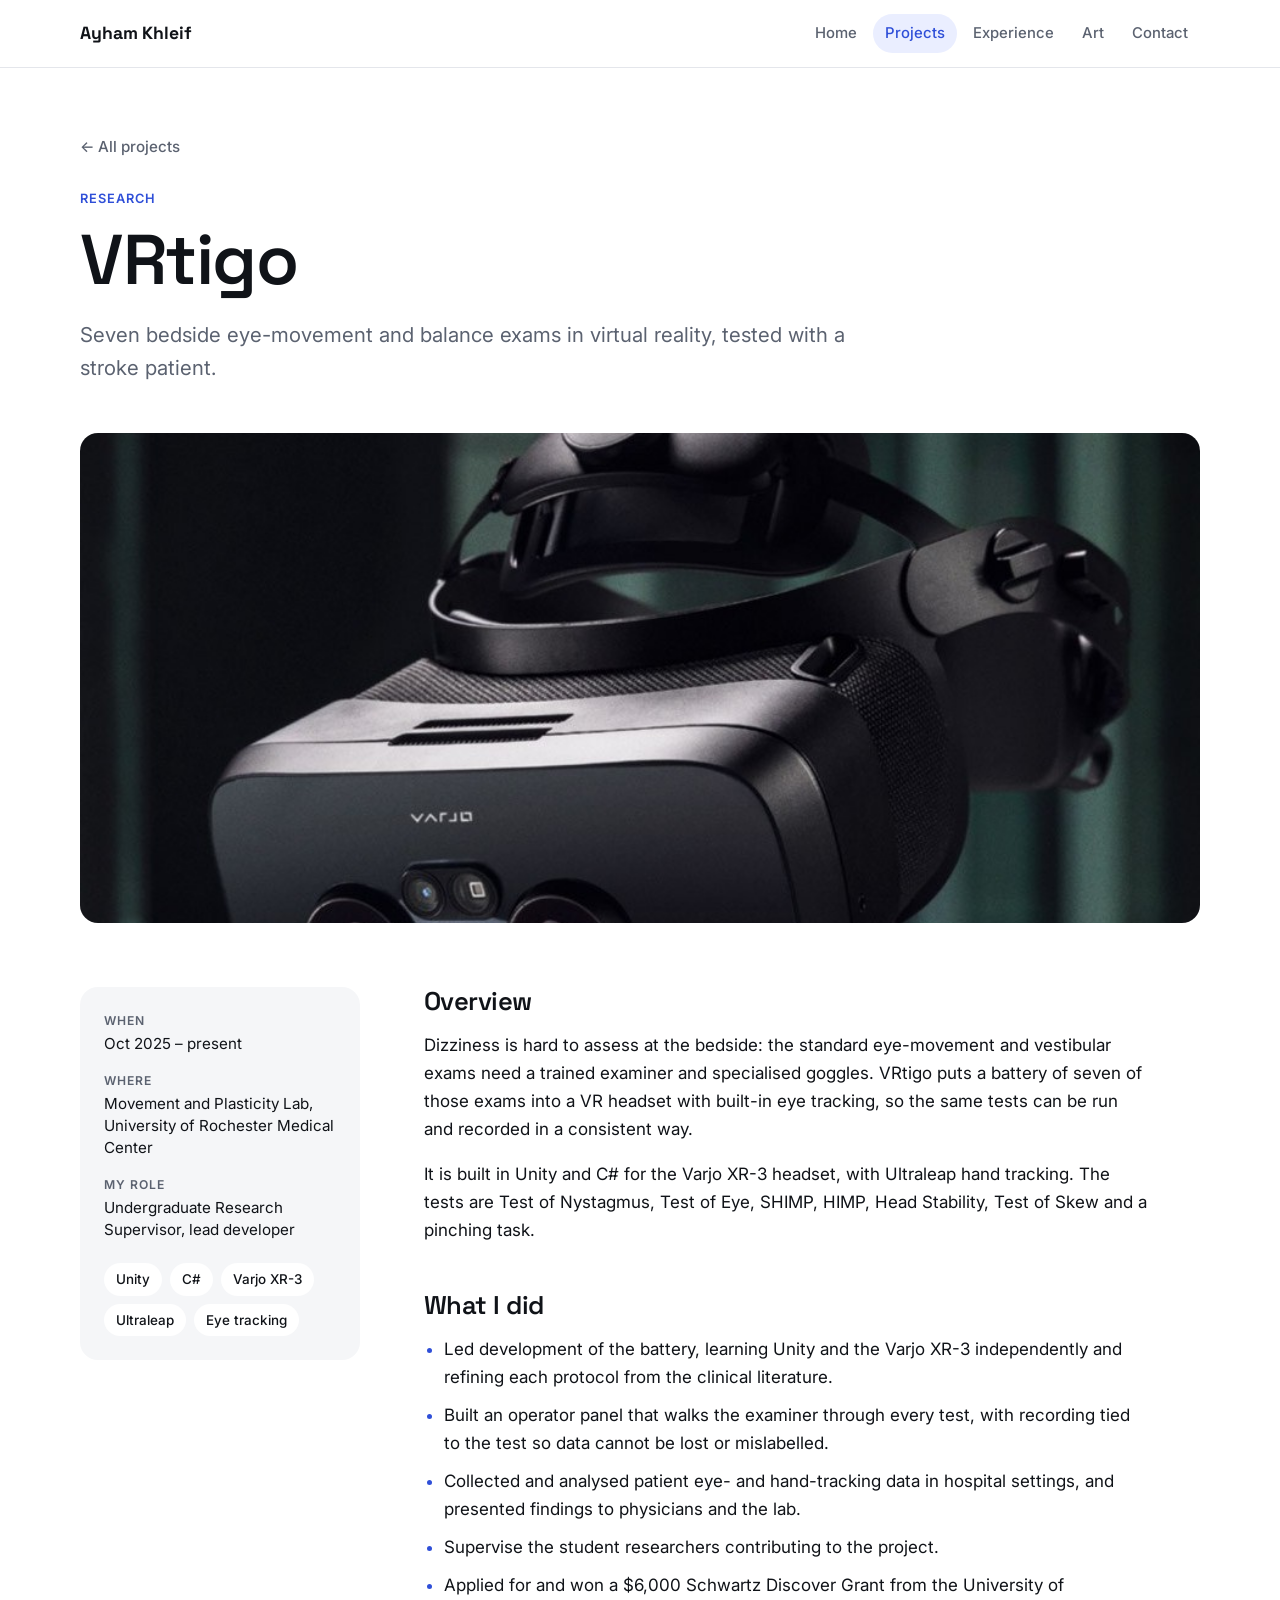
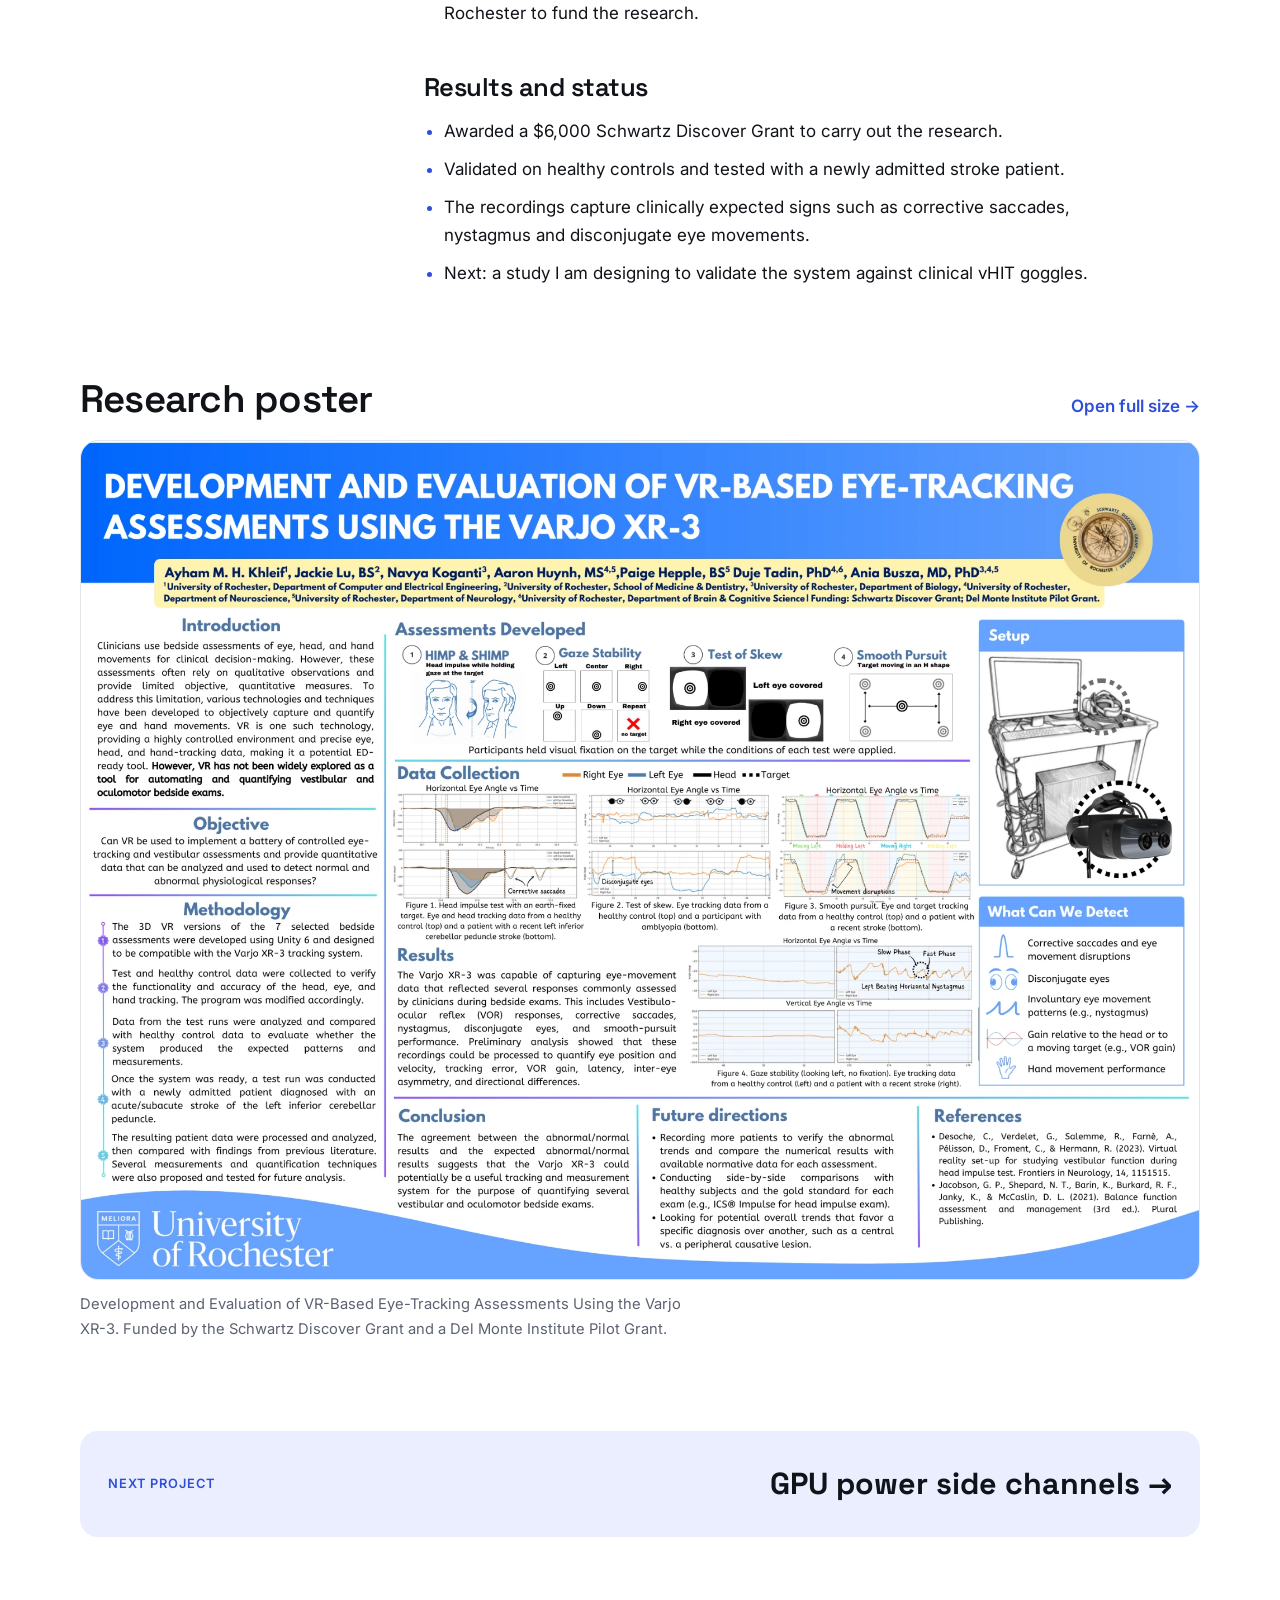
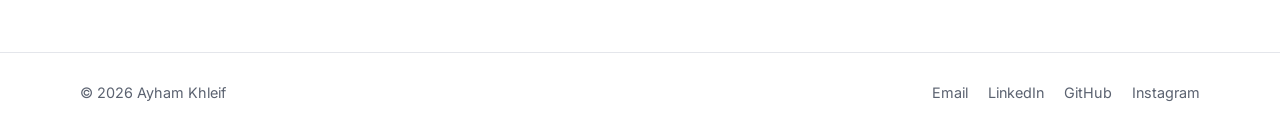
==== projects/vrtigo.html @ 869df1a0 "Publish personal portfolio site Co-Authored-By: Claude Opus 5.5 <noreply@anthropic.com>" ====
<!doctype html>
<html lang="en">
<head>
  <meta charset="utf-8">
  <meta name="viewport" content="width=device-width, initial-scale=1">
  <title>VRtigo — Ayham Khleif</title>
  <meta name="description" content="Seven bedside eye-movement and balance exams in virtual reality, tested with a stroke patient.">
  <link rel="preconnect" href="https://fonts.googleapis.com">
  <link rel="preconnect" href="https://fonts.gstatic.com" crossorigin>
  <link href="https://fonts.googleapis.com/css2?family=Inter:wght@400;500;600&family=Space+Grotesk:wght@500;600;700&display=swap" rel="stylesheet">
  <link rel="stylesheet" href="../css/site.css?v=1791756582">
</head>
<body>
<!-- Generated by tools/build_site.py. Edit that file, not this one. -->
<header class="top">
  <a class="top__name" href="../index.html">Ayham Khleif</a>
  <nav class="top__nav" aria-label="Main"><a href="../index.html">Home</a><a href="../projects.html" aria-current="page">Projects</a><a href="../experience.html">Experience</a><a href="../exhibition.html">Art</a><a href="../contact.html">Contact</a></nav>
</header>
<main>
<article class="wrap project">
  <p class="crumb"><a href="../projects.html">← All projects</a></p>
  <p class="kicker">Research</p>
  <h1>VRtigo</h1>
  <p class="lead">Seven bedside eye-movement and balance exams in virtual reality, tested with a stroke patient.</p>
  <img class="cover" src="../assets/img/varjo-xr3.jpg" alt="The Varjo XR-3 mixed-reality headset" loading="lazy">
  <div class="project__grid">
    <aside class="meta">
      <dl>
        <div><dt>When</dt><dd>Oct 2025 – present</dd></div>
        <div><dt>Where</dt><dd>Movement and Plasticity Lab, University of Rochester Medical Center</dd></div>
        <div><dt>My role</dt><dd>Undergraduate Research Supervisor, lead developer</dd></div>
      </dl>
      <ul class="chips"><li>Unity</li><li>C#</li><li>Varjo XR-3</li><li>Ultraleap</li><li>Eye tracking</li></ul>
    </aside>
    <div class="prose">
      <h2>Overview</h2>
      <p>Dizziness is hard to assess at the bedside: the standard eye-movement and vestibular exams need a trained examiner and specialised goggles. VRtigo puts a battery of seven of those exams into a VR headset with built-in eye tracking, so the same tests can be run and recorded in a consistent way.</p><p>It is built in Unity and C# for the Varjo XR-3 headset, with Ultraleap hand tracking. The tests are Test of Nystagmus, Test of Eye, SHIMP, HIMP, Head Stability, Test of Skew and a pinching task.</p>
      <h2>What I did</h2>
      <ul><li>Led development of the battery, learning Unity and the Varjo XR-3 independently and refining each protocol from the clinical literature.</li><li>Built an operator panel that walks the examiner through every test, with recording tied to the test so data cannot be lost or mislabelled.</li><li>Collected and analysed patient eye- and hand-tracking data in hospital settings, and presented findings to physicians and the lab.</li><li>Supervise the student researchers contributing to the project.</li><li>Applied for and won a $6,000 Schwartz Discover Grant from the University of Rochester to fund the research.</li></ul>
      <h2>Results and status</h2><ul><li>Awarded a $6,000 Schwartz Discover Grant to carry out the research.</li><li>Validated on healthy controls and tested with a newly admitted stroke patient.</li><li>The recordings capture clinically expected signs such as corrective saccades, nystagmus and disconjugate eye movements.</li><li>Next: a study I am designing to validate the system against clinical vHIT goggles.</li></ul>
    </div>
  </div>
  
  
  
  <section class="embed" id="poster">
    <div class="block__head"><h2>Research poster</h2><a class="more" href="../assets/img/vrtigo-poster.webp" target="_blank" rel="noopener">Open full size →</a></div>
    <figure class="poster"><a href="../assets/img/vrtigo-poster.webp" target="_blank" rel="noopener"><img src="../assets/img/vrtigo-poster.webp" alt="Research poster: Development and Evaluation of VR-Based Eye-Tracking Assessments Using the Varjo XR-3, by Ayham M. H. Khleif and co-authors at the University of Rochester" loading="lazy"></a><figcaption>Development and Evaluation of VR-Based Eye-Tracking Assessments Using the Varjo XR-3. Funded by the Schwartz Discover Grant and a Del Monte Institute Pilot Grant.</figcaption></figure>
  </section>
  
  <a class="next" href="gpu-power.html"><span class="kicker">Next project</span><strong>GPU power side channels →</strong></a>
</article>
</main>
<footer class="foot">
  <span>© 2026 Ayham Khleif</span>
  <span class="foot__links"><a href="mailto:akhleif@u.rochester.edu">Email</a><a href="https://www.linkedin.com/in/ayham-khleif-0365772a6" target="_blank" rel="noopener">LinkedIn</a><a href="https://github.com/akhleif-pixel" target="_blank" rel="noopener">GitHub</a><a href="https://www.instagram.com/ayhamk.h/" target="_blank" rel="noopener">Instagram</a></span>
</footer>
</body>
</html>
---- css/site.css ----
/* Portfolio pages (everything except the exhibition, which uses style.css). */
:root {
  --bg: #ffffff;
  --soft: #f5f6f8;
  --line: #e4e6eb;
  --ink: #101318;
  --muted: #5b6270;
  --accent: #2f4fd8;
  --accent-soft: #eaeeff;
  --display: "Space Grotesk", "Inter", system-ui, sans-serif;
  --sans: "Inter", system-ui, -apple-system, "Segoe UI", sans-serif;
  --radius: 18px;
}

* { box-sizing: border-box; }
html { scroll-behavior: smooth; }
body {
  margin: 0;
  background: var(--bg);
  color: var(--ink);
  font-family: var(--sans);
  font-size: 17px;
  line-height: 1.65;
  -webkit-font-smoothing: antialiased;
}
img, svg { display: block; max-width: 100%; }
a { color: inherit; }
h1, h2, h3 { font-family: var(--display); font-weight: 600; line-height: 1.12; letter-spacing: -.02em; margin: 0; }
p, ul, ol, dl, dd { margin: 0; padding: 0; }
:focus-visible { outline: 3px solid var(--accent); outline-offset: 3px; border-radius: 6px; }

.wrap { width: min(1120px, 100% - 40px); margin-inline: auto; }
.kicker { font-size: .8rem; font-weight: 600; letter-spacing: .08em; text-transform: uppercase; color: var(--accent); }
.lead { font-size: clamp(1.1rem, 1.6vw, 1.3rem); color: var(--muted); max-width: 60ch; }
.more { font-weight: 600; color: var(--accent); text-decoration: none; }
a.more:hover { text-decoration: underline; text-underline-offset: 4px; }

/* ---------- header ---------- */
.top {
  position: sticky; top: 0; z-index: 10;
  display: flex; align-items: center; justify-content: space-between; gap: 16px;
  padding: 14px max(20px, calc((100% - 1120px) / 2));
  background: rgba(255, 255, 255, .9); backdrop-filter: blur(12px);
  border-bottom: 1px solid var(--line);
}
.top__name { font-family: var(--display); font-weight: 700; font-size: 1.1rem; text-decoration: none; white-space: nowrap; }
.top__nav { display: flex; gap: 4px; overflow-x: auto; }
.top__nav a { padding: 7px 12px; border-radius: 999px; text-decoration: none; font-size: .93rem; font-weight: 500; color: var(--muted); white-space: nowrap; }
.top__nav a:hover { color: var(--ink); background: var(--soft); }
.top__nav a[aria-current="page"] { color: var(--accent); background: var(--accent-soft); }

/* ---------- buttons ---------- */
.actions { display: flex; flex-wrap: wrap; gap: 12px; margin-top: 32px; }
.btn {
  display: inline-flex; align-items: center; padding: 13px 24px; border-radius: 999px;
  border: 1.5px solid var(--line); background: var(--bg);
  text-decoration: none; font-weight: 600; font-size: .98rem;
  transition: transform .15s, border-color .15s, background .15s;
}
.btn:hover { transform: translateY(-2px); border-color: var(--ink); }
.btn--solid { background: var(--accent); border-color: var(--accent); color: #fff; }
.btn--solid:hover { background: #2440b8; border-color: #2440b8; }

/* ---------- home hero ---------- */
.hero { padding: clamp(56px, 10vw, 128px) 0 clamp(40px, 6vw, 72px); }
.hero h1 { font-size: clamp(2.5rem, 6.4vw, 4.8rem); max-width: 16ch; margin: 18px 0 24px; }
.pagehead { padding: clamp(48px, 7vw, 96px) 0 clamp(28px, 4vw, 48px); }
.pagehead h1 { font-size: clamp(2.4rem, 5.5vw, 4rem); margin-bottom: 16px; }

.stats { display: grid; grid-template-columns: repeat(4, minmax(0, 1fr)); gap: 16px; }
.stats div { background: var(--soft); border-radius: var(--radius); padding: 24px; }
.stats dt { font-family: var(--display); font-weight: 700; font-size: clamp(2rem, 3.6vw, 2.8rem); line-height: 1; color: var(--accent); }
.stats dd { margin-top: 10px; font-size: .92rem; line-height: 1.45; color: var(--muted); }

/* ---------- blocks ---------- */
.block { padding-top: clamp(56px, 8vw, 104px); }
.block h2 { font-size: clamp(1.7rem, 3.2vw, 2.4rem); margin-bottom: 28px; }
.block__head { display: flex; align-items: baseline; justify-content: space-between; gap: 16px; flex-wrap: wrap; }
.split { display: grid; grid-template-columns: minmax(0, 1.1fr) minmax(0, 1fr); gap: clamp(28px, 5vw, 64px); align-items: start; }
.split p + p { margin-top: 1em; }

.courses__head { font-size: 1.15rem; margin: 28px 0 12px; }
.courses { margin-bottom: 24px; }
.courses li { font-size: .9rem; padding: 7px 14px; }
.courses em { font-style: normal; color: var(--accent); font-size: .8rem; font-weight: 600; margin-left: 4px; }

/* ---------- social links (home) ---------- */
.social { display: grid; gap: 14px; padding: 28px; background: var(--soft); border-radius: var(--radius); }
.social h3 { font-size: 1.3rem; margin-bottom: 4px; }
.social__link {
  display: flex; align-items: center; gap: 16px; padding: 16px 18px; border-radius: 14px;
  background: var(--bg); border: 1px solid var(--line); text-decoration: none;
  transition: transform .15s, border-color .15s, box-shadow .15s;
}
.social__link:hover { transform: translateY(-2px); border-color: transparent; box-shadow: 0 14px 30px -16px rgba(16, 19, 24, .3); }
.social__icon { flex: none; display: grid; place-items: center; width: 52px; height: 52px; border-radius: 14px; color: #fff; }
.social__icon--in { background: #0a66c2; }
.social__icon--ig { background: linear-gradient(45deg, #f9a23c, #e1306c 50%, #833ab4); }
.social__text { display: grid; gap: 2px; min-width: 0; }
.social__text strong { font-family: var(--display); font-size: 1.15rem; }
.social__text span { color: var(--muted); font-size: .92rem; line-height: 1.4; }
.social__go { margin-left: auto; color: var(--accent); font-weight: 600; font-size: 1.2rem; }

/* ---------- project cards ---------- */
.cards { display: grid; grid-template-columns: repeat(3, minmax(0, 1fr)); gap: 22px; }
.card {
  display: flex; flex-direction: column; text-decoration: none;
  border: 1px solid var(--line); border-radius: var(--radius); overflow: hidden; background: var(--bg);
  transition: transform .2s, box-shadow .2s, border-color .2s;
}
.card:hover { transform: translateY(-4px); box-shadow: 0 18px 40px -18px rgba(16, 19, 24, .28); border-color: transparent; }
.cover { width: 100%; aspect-ratio: 8 / 5; object-fit: cover; }
.card__body { display: flex; flex-direction: column; gap: 8px; padding: 22px; flex: 1; }
.card__body h3 { font-size: 1.4rem; }
.card__body p:not(.kicker):not(.place) { color: var(--muted); font-size: .97rem; line-height: 1.55; }
.card__body .place { display: flex; align-items: flex-start; gap: 6px; color: var(--ink); font-size: .9rem; font-weight: 500; }
.place svg { flex: none; margin-top: 3px; color: var(--accent); }
.card__body .more { margin-top: auto; padding-top: 10px; }

/* ongoing research cards */
.cards--two { grid-template-columns: repeat(2, minmax(0, 1fr)); }
h2.group { font-size: clamp(1.7rem, 3.2vw, 2.4rem); margin-bottom: 28px; }
.card__cover { position: relative; }
.badge {
  position: absolute; top: 14px; left: 14px;
  display: inline-flex; align-items: center; gap: 8px;
  padding: 7px 13px 7px 11px; border-radius: 999px;
  background: #fff; color: var(--ink); font-size: .82rem; font-weight: 600;
  box-shadow: 0 4px 14px -4px rgba(16, 19, 24, .3);
}
.badge__dot { position: relative; width: 9px; height: 9px; border-radius: 50%; background: #16a34a; }
.badge__dot::after { content: ""; position: absolute; inset: 0; border-radius: 50%; background: #16a34a; animation: live 1.8s ease-out infinite; }
@keyframes live { from { transform: scale(1); opacity: .7; } to { transform: scale(3.2); opacity: 0; } }
.card__logos { position: absolute; left: 14px; right: 14px; bottom: 14px; display: flex; justify-content: flex-end; align-items: center; gap: 8px; flex-wrap: wrap-reverse; }
.card__logo { flex: none; width: auto; max-width: 70%; box-sizing: border-box; border-radius: 12px; background: #fff; box-shadow: 0 4px 14px -4px rgba(16, 19, 24, .3); }
.card__logo--tall { height: 46px; padding: 8px 11px; }
.card__logo--mid { height: 48px; padding: 11px 13px; }
.card__logo--wide { height: 42px; padding: 11px 14px; }
.card__logo--plain { height: 60px; padding: 8px 0 8px 10px; }
.card__logo--combo { display: inline-flex; align-items: center; gap: 10px; height: 46px; padding: 0 13px; color: var(--ink); margin-right: auto; }
.card__logo--combo img { height: 17px; width: auto; }
.card__logo--combo b { font-family: var(--display); font-weight: 700; font-size: 1rem; padding-left: 10px; border-left: 1.5px solid var(--line); }
.card__logo--round { height: 60px; border-radius: 50%; }
.card--research { border-color: #cfd8ff; }
.badge--medal { padding: 5px 13px 5px 5px; }
.medal {
  position: relative; display: grid; place-items: center; width: 26px; height: 26px; border-radius: 50%;
  background: radial-gradient(circle at 32% 28%, #f3c79c, #c77b3a 58%, #9a5a22);
  color: #fff; font-family: var(--display); font-weight: 700; font-size: .88rem; line-height: 1;
  box-shadow: inset 0 0 0 2px rgba(255, 255, 255, .45), 0 1px 2px rgba(16, 19, 24, .3);
}


.chips { display: flex; flex-wrap: wrap; gap: 8px; list-style: none; }
.chips li { font-size: .84rem; font-weight: 500; padding: 5px 12px; border-radius: 999px; background: var(--soft); color: var(--ink); }

/* ---------- project page ---------- */
.project { padding: clamp(32px, 5vw, 64px) 0 0; }
.crumb { margin-bottom: 28px; }
.crumb a { color: var(--muted); text-decoration: none; font-weight: 500; font-size: .95rem; }
.crumb a:hover { color: var(--accent); }
.project h1 { font-size: clamp(2.4rem, 6vw, 4.4rem); margin: 12px 0 18px; }
.project > .cover { border-radius: var(--radius); margin-top: clamp(28px, 4vw, 48px); aspect-ratio: 16 / 7; }
.project__grid { display: grid; grid-template-columns: 280px minmax(0, 1fr); gap: clamp(28px, 5vw, 72px); margin-top: clamp(32px, 5vw, 64px); align-items: start; }
.meta { position: sticky; top: 88px; display: grid; gap: 22px; padding: 24px; background: var(--soft); border-radius: var(--radius); }
.meta dl { display: grid; gap: 16px; }
.meta dt { font-size: .76rem; font-weight: 600; letter-spacing: .08em; text-transform: uppercase; color: var(--muted); }
.meta dd { font-size: .95rem; line-height: 1.45; margin-top: 2px; }
.meta .chips li { background: var(--bg); }
.prose { max-width: 66ch; }
.prose h2 { font-size: 1.6rem; margin: 1.8em 0 .6em; }
.prose h2:first-child { margin-top: 0; }
.prose p + p { margin-top: 1em; }
.prose ul { padding-left: 1.2em; display: grid; gap: 10px; }
.prose li::marker { color: var(--accent); }
.next {
  display: flex; align-items: center; justify-content: space-between; gap: 16px; flex-wrap: wrap;
  margin-top: clamp(48px, 7vw, 96px); padding: 28px; border-radius: var(--radius);
  background: var(--accent-soft); text-decoration: none; transition: background .15s;
}
.next:hover { background: #dbe2ff; }
.next strong { font-family: var(--display); font-size: clamp(1.3rem, 2.6vw, 1.9rem); }

/* ---------- 3D embeds and tiles ---------- */
.embed { margin-top: clamp(48px, 7vw, 96px); scroll-margin-top: 88px; }
.embed h2 { font-size: clamp(1.7rem, 3.2vw, 2.4rem); }
.embed__hint { color: var(--muted); margin: 8px 0 20px; }
.embed iframe { width: 100%; height: min(82vh, 860px); border: 1px solid var(--line); border-radius: var(--radius); background: var(--soft); }
.embed .block__head { margin-bottom: 20px; }
.poster { margin: 0; }
.poster img { width: 100%; border: 1px solid var(--line); border-radius: var(--radius); cursor: zoom-in; }
.poster figcaption { color: var(--muted); font-size: .92rem; margin-top: 12px; max-width: 70ch; }
.gallery { display: grid; grid-template-columns: repeat(2, minmax(0, 1fr)); gap: 28px 22px; }
.gallery figure { margin: 0; }
.credit { color: var(--muted); font-size: .9rem; }
.gallery img { width: 100%; aspect-ratio: 16 / 10; object-fit: cover; background: var(--soft); border: 1px solid var(--line); border-radius: var(--radius); cursor: zoom-in; transition: transform .2s; }
.gallery a:hover img { transform: translateY(-3px); }
.gallery figcaption { color: var(--muted); font-size: .9rem; line-height: 1.45; margin-top: 10px; }
.callout { display: block; margin-top: clamp(40px, 6vw, 72px); padding: 26px 28px; border-radius: var(--radius); background: var(--accent); color: #fff; text-decoration: none; transition: background .15s; }
.callout:hover { background: #2440b8; }
.callout > span { display: grid; gap: 6px; max-width: 70ch; }
.callout strong { font-family: var(--display); font-size: clamp(1.25rem, 2.4vw, 1.7rem); }
.story { display: grid; grid-template-columns: minmax(0, 1fr) minmax(0, 1.15fr); gap: clamp(28px, 5vw, 64px); align-items: start; }
.story__text h2 { margin-bottom: 18px; }
.story__text p { max-width: 62ch; }
.story__text p + p { margin-top: 1em; }
.story__text .poster { margin-top: 28px; }
.tiles { display: grid; grid-template-columns: repeat(2, minmax(0, 1fr)); gap: 22px; }
.tile { position: relative; display: block; overflow: hidden; border-radius: var(--radius); aspect-ratio: 16 / 10; text-decoration: none; color: #fff; background: var(--ink); }
.tile img, .tile .cover { position: absolute; inset: 0; width: 100%; height: 100%; object-fit: cover; aspect-ratio: auto; transition: transform .6s cubic-bezier(.2, .7, .2, 1); }
.tile:hover img, .tile:hover .cover { transform: scale(1.05); }
.tile__text { position: absolute; inset: auto 0 0 0; display: grid; gap: 4px; padding: 72px 24px 22px; background: linear-gradient(to top, rgba(16, 19, 24, .9) 45%, rgba(16, 19, 24, 0)); font-size: .97rem; }
.tile__text .kicker { color: #fff; opacity: .85; }
.tile__text strong { font-family: var(--display); font-size: clamp(1.3rem, 2.4vw, 1.75rem); line-height: 1.15; }

/* ---------- experience ---------- */
.timeline { list-style: none; border-left: 2px solid var(--line); margin-left: 6px; display: grid; gap: 28px; }
.timeline li { position: relative; padding-left: 28px; display: grid; grid-template-columns: 180px minmax(0, 1fr); gap: 20px; }
.timeline li::before { content: ""; position: absolute; left: -7px; top: 8px; width: 12px; height: 12px; border-radius: 50%; background: var(--accent); box-shadow: 0 0 0 4px var(--bg); }
.timeline h3, .panel h3 { font-size: 1.3rem; }
.when { font-size: .88rem; font-weight: 600; color: var(--accent); padding-top: 4px; }
.where { color: var(--muted); font-size: .95rem; margin: 2px 0 8px; }
.panels { display: grid; grid-template-columns: repeat(2, minmax(0, 1fr)); gap: 22px; }
.panel { background: var(--soft); border-radius: var(--radius); padding: 28px; }
.panel ul { padding-left: 1.2em; display: grid; gap: 6px; font-size: .97rem; }
.skills { display: grid; gap: 18px; }
.skills div { display: grid; grid-template-columns: 180px minmax(0, 1fr); gap: 20px; align-items: start; }
.skills dt { font-family: var(--display); font-weight: 600; font-size: 1.1rem; padding-top: 2px; }

/* ---------- contact ---------- */
.contact { display: grid; max-width: 640px; border-top: 1px solid var(--line); }
.contact__row { display: flex; justify-content: space-between; padding: 20px 4px; border-bottom: 1px solid var(--line); text-decoration: none; font-family: var(--display); font-weight: 600; font-size: 1.3rem; transition: color .15s, padding .15s; }
.contact__row:hover { color: var(--accent); padding-left: 12px; }

/* ---------- footer ---------- */
.foot {
  display: flex; justify-content: space-between; gap: 16px; flex-wrap: wrap;
  margin-top: clamp(64px, 9vw, 120px); padding: 28px max(20px, calc((100% - 1120px) / 2));
  border-top: 1px solid var(--line); color: var(--muted); font-size: .9rem;
}
.foot__links { display: flex; gap: 20px; flex-wrap: wrap; }
.foot a { text-decoration: none; }
.foot a:hover { color: var(--accent); }

@media (max-width: 900px) {
  .cards { grid-template-columns: repeat(2, minmax(0, 1fr)); }
  .stats { grid-template-columns: repeat(2, minmax(0, 1fr)); }
  .split, .project__grid, .panels, .tiles, .story { grid-template-columns: minmax(0, 1fr); }
  .meta { position: static; }
  .timeline li, .skills div { grid-template-columns: minmax(0, 1fr); gap: 4px; }
  .project > .cover { aspect-ratio: 8 / 5; }
}
@media (max-width: 600px) {
  body { font-size: 16px; }
  .cards, .cards--two, .gallery { grid-template-columns: minmax(0, 1fr); }
  .top { flex-direction: column; align-items: flex-start; gap: 8px; padding-bottom: 10px; }
  .top__nav { width: 100%; margin-left: -12px; }
}
@media (prefers-reduced-motion: reduce) {
  html { scroll-behavior: auto; }
  .card, .btn, .contact__row { transition: none; }
  .badge__dot::after { animation: none; }
}
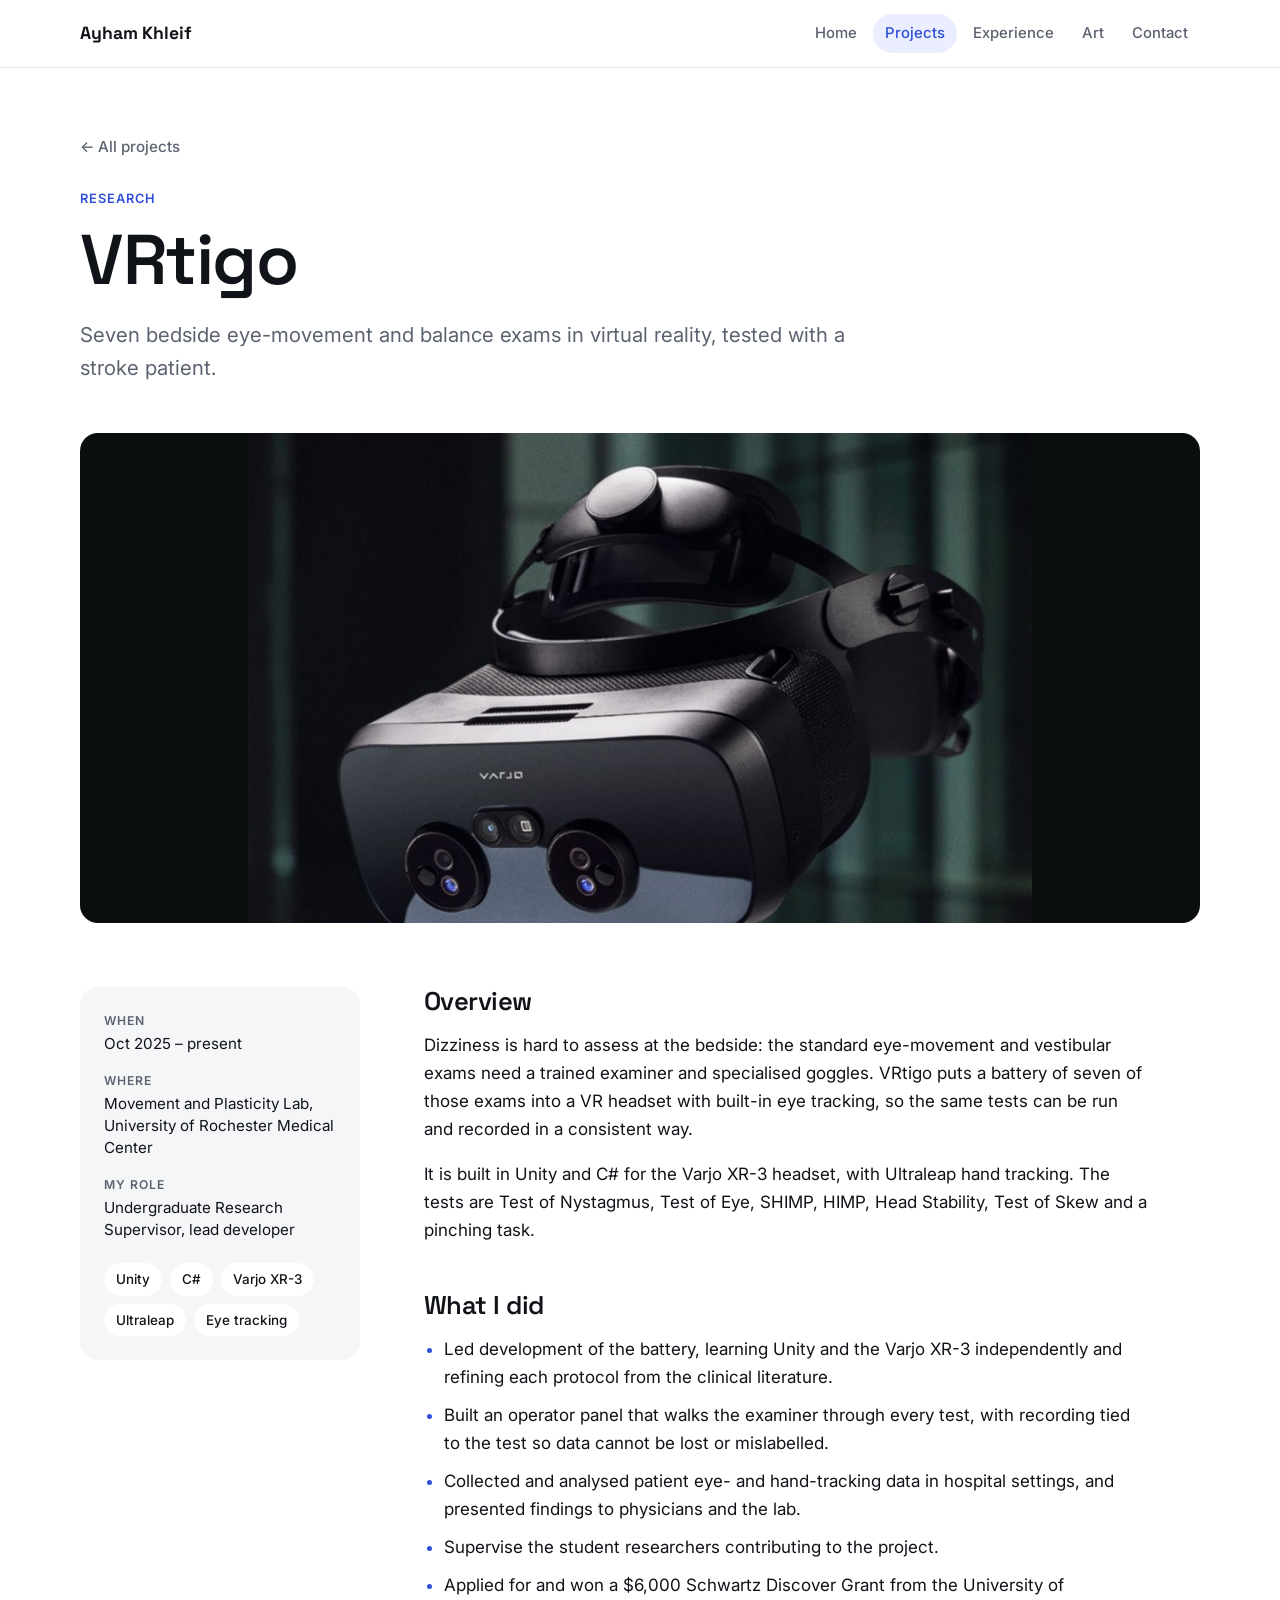
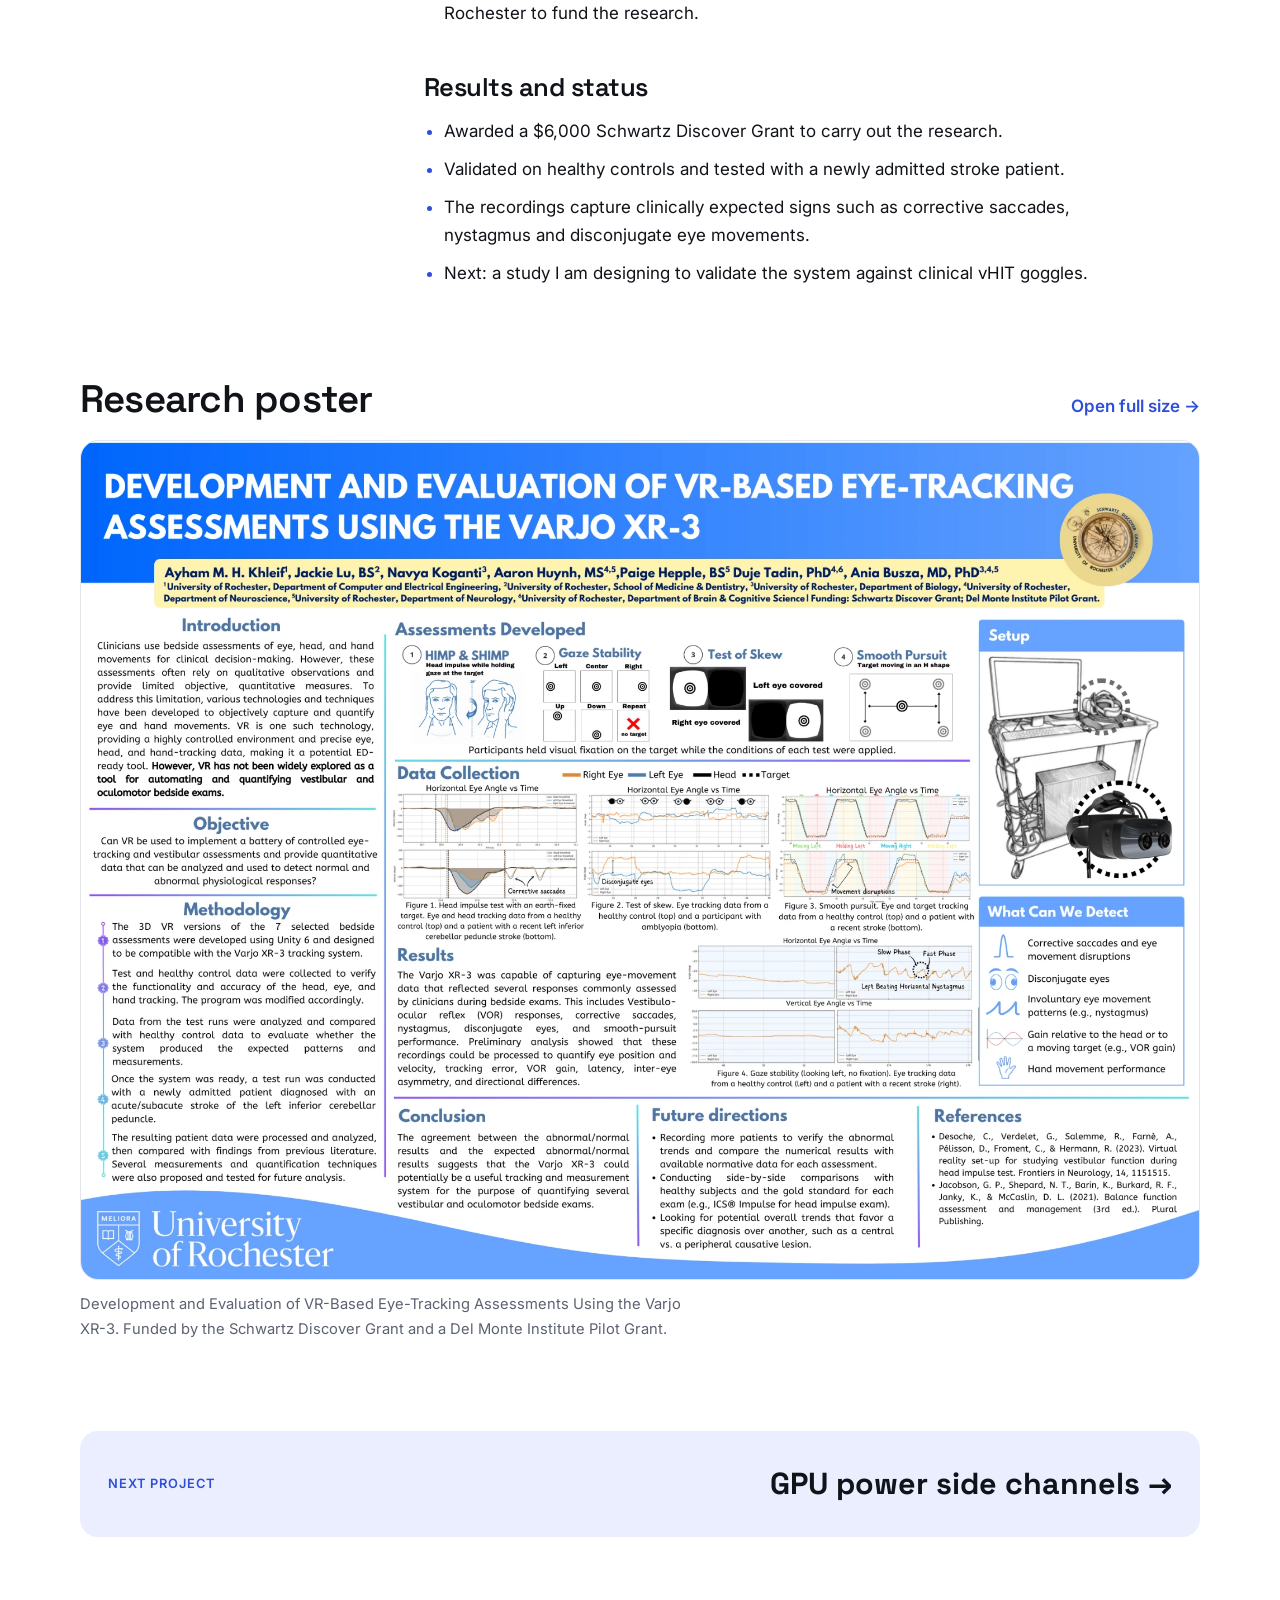
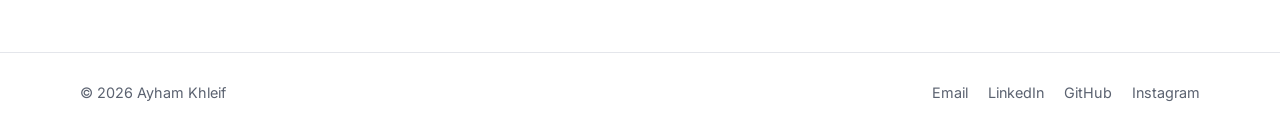
==== commit 9c87fcb7: "Centre artwork in its pop-up and show the whole headset photo on the VRtigo page Co-Authored-By: Cla" ====
--- a/projects/vrtigo.html
+++ b/projects/vrtigo.html
@@ -22,7 +22,7 @@
   <p class="kicker">Research</p>
   <h1>VRtigo</h1>
   <p class="lead">Seven bedside eye-movement and balance exams in virtual reality, tested with a stroke patient.</p>
-  <img class="cover" src="../assets/img/varjo-xr3.jpg" alt="The Varjo XR-3 mixed-reality headset" loading="lazy">
+  <img class="cover" src="../assets/img/varjo-xr3.jpg" alt="The Varjo XR-3 mixed-reality headset" loading="lazy" style="object-fit:contain;background:#0a0e0d">
   <div class="project__grid">
     <aside class="meta">
       <dl>
